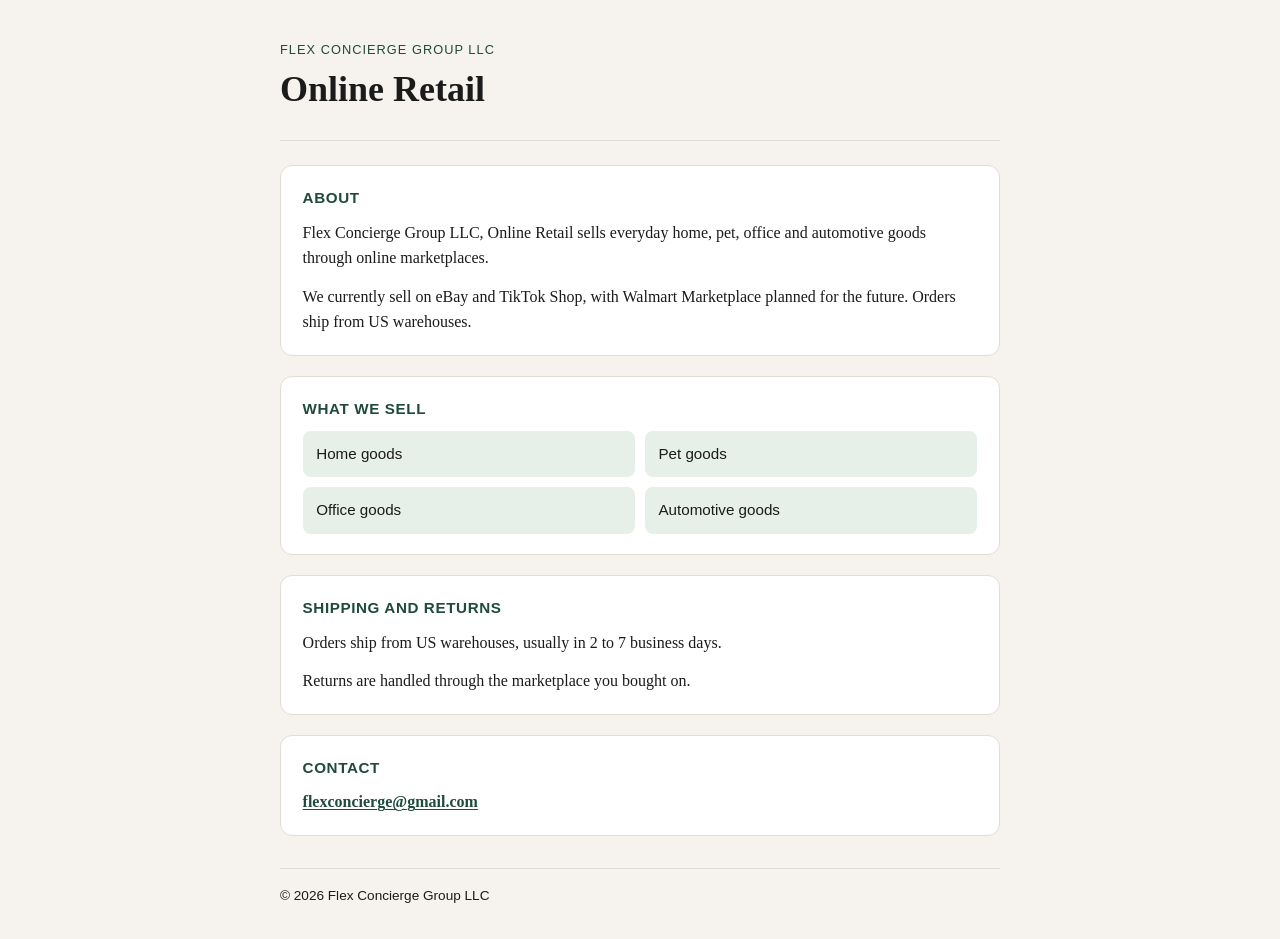
==== online-retail/index.html @ cecf2902 "Add Online Retail landing page at /online-retail" ====
<!DOCTYPE html>
<html lang="en">
<head>
  <meta charset="utf-8">
  <meta name="viewport" content="width=device-width, initial-scale=1">
  <meta name="description" content="Flex Concierge Group LLC, Online Retail sells everyday home, pet, office and automotive goods through online marketplaces, shipped from US warehouses.">
  <title>Flex Concierge Group LLC, Online Retail</title>
  <style>
    :root {
      --bg: #f6f3ee;
      --card: #ffffff;
      --ink: #1b1b1b;
      --muted: #4a4a4a;
      --line: #e2ddd4;
      --accent: #1f4a3c;
      --accent-soft: #e7efe9;
    }

    * {
      box-sizing: border-box;
    }

    html, body {
      margin: 0;
      padding: 0;
    }

    body {
      font-family: Georgia, "Times New Roman", Times, serif;
      background: var(--bg);
      color: var(--ink);
      line-height: 1.6;
    }

    .wrap {
      width: min(720px, calc(100% - 2rem));
      margin: 0 auto;
      padding: 2.5rem 0 2rem;
    }

    header {
      padding-bottom: 1.75rem;
      border-bottom: 1px solid var(--line);
    }

    .kicker {
      font-family: "Segoe UI", Roboto, Helvetica, Arial, sans-serif;
      font-size: 0.8rem;
      letter-spacing: 0.08em;
      text-transform: uppercase;
      color: var(--accent);
      margin: 0 0 0.5rem;
    }

    h1 {
      font-size: clamp(1.7rem, 4vw, 2.25rem);
      font-weight: 700;
      line-height: 1.2;
      margin: 0;
    }

    main {
      display: grid;
      gap: 1.25rem;
      padding: 1.5rem 0 2rem;
    }

    section {
      background: var(--card);
      border: 1px solid var(--line);
      border-radius: 12px;
      padding: 1.25rem 1.35rem;
    }

    h2 {
      font-family: "Segoe UI", Roboto, Helvetica, Arial, sans-serif;
      font-size: 0.95rem;
      letter-spacing: 0.04em;
      text-transform: uppercase;
      color: var(--accent);
      margin: 0 0 0.6rem;
    }

    p {
      margin: 0 0 0.8rem;
      color: var(--ink);
    }

    p:last-child {
      margin-bottom: 0;
    }

    ul {
      list-style: none;
      margin: 0;
      padding: 0;
      display: grid;
      grid-template-columns: repeat(2, minmax(0, 1fr));
      gap: 0.6rem;
    }

    li {
      background: var(--accent-soft);
      border-radius: 8px;
      padding: 0.7rem 0.85rem;
      font-family: "Segoe UI", Roboto, Helvetica, Arial, sans-serif;
      font-size: 0.95rem;
    }

    a {
      color: var(--accent);
      font-weight: 600;
      text-decoration-thickness: 1px;
      text-underline-offset: 0.15em;
    }

    a:hover,
    a:focus-visible {
      text-decoration-thickness: 2px;
    }

    footer {
      border-top: 1px solid var(--line);
      padding-top: 1rem;
      font-family: "Segoe UI", Roboto, Helvetica, Arial, sans-serif;
      font-size: 0.85rem;
      color: var(--muted);
    }

    @media (max-width: 520px) {
      .wrap {
        width: min(720px, calc(100% - 1.5rem));
        padding-top: 1.75rem;
      }

      ul {
        grid-template-columns: 1fr;
      }

      section {
        padding: 1.1rem 1rem;
      }
    }
  </style>
</head>
<body>
  <div class="wrap">
    <header>
      <p class="kicker">Flex Concierge Group LLC</p>
      <h1>Online Retail</h1>
    </header>

    <main>
      <section aria-labelledby="about">
        <h2 id="about">About</h2>
        <p>Flex Concierge Group LLC, Online Retail sells everyday home, pet, office and automotive goods through online marketplaces.</p>
        <p>We currently sell on eBay and TikTok Shop, with Walmart Marketplace planned for the future. Orders ship from US warehouses.</p>
      </section>

      <section aria-labelledby="sell">
        <h2 id="sell">What we sell</h2>
        <ul>
          <li>Home goods</li>
          <li>Pet goods</li>
          <li>Office goods</li>
          <li>Automotive goods</li>
        </ul>
      </section>

      <section aria-labelledby="shipping">
        <h2 id="shipping">Shipping and returns</h2>
        <p>Orders ship from US warehouses, usually in 2 to 7 business days.</p>
        <p>Returns are handled through the marketplace you bought on.</p>
      </section>

      <section aria-labelledby="contact">
        <h2 id="contact">Contact</h2>
        <p><a href="mailto:flexconcierge@gmail.com">flexconcierge@gmail.com</a></p>
      </section>
    </main>

    <footer>
      <p>&copy; 2026 Flex Concierge Group LLC</p>
    </footer>
  </div>
</body>
</html>
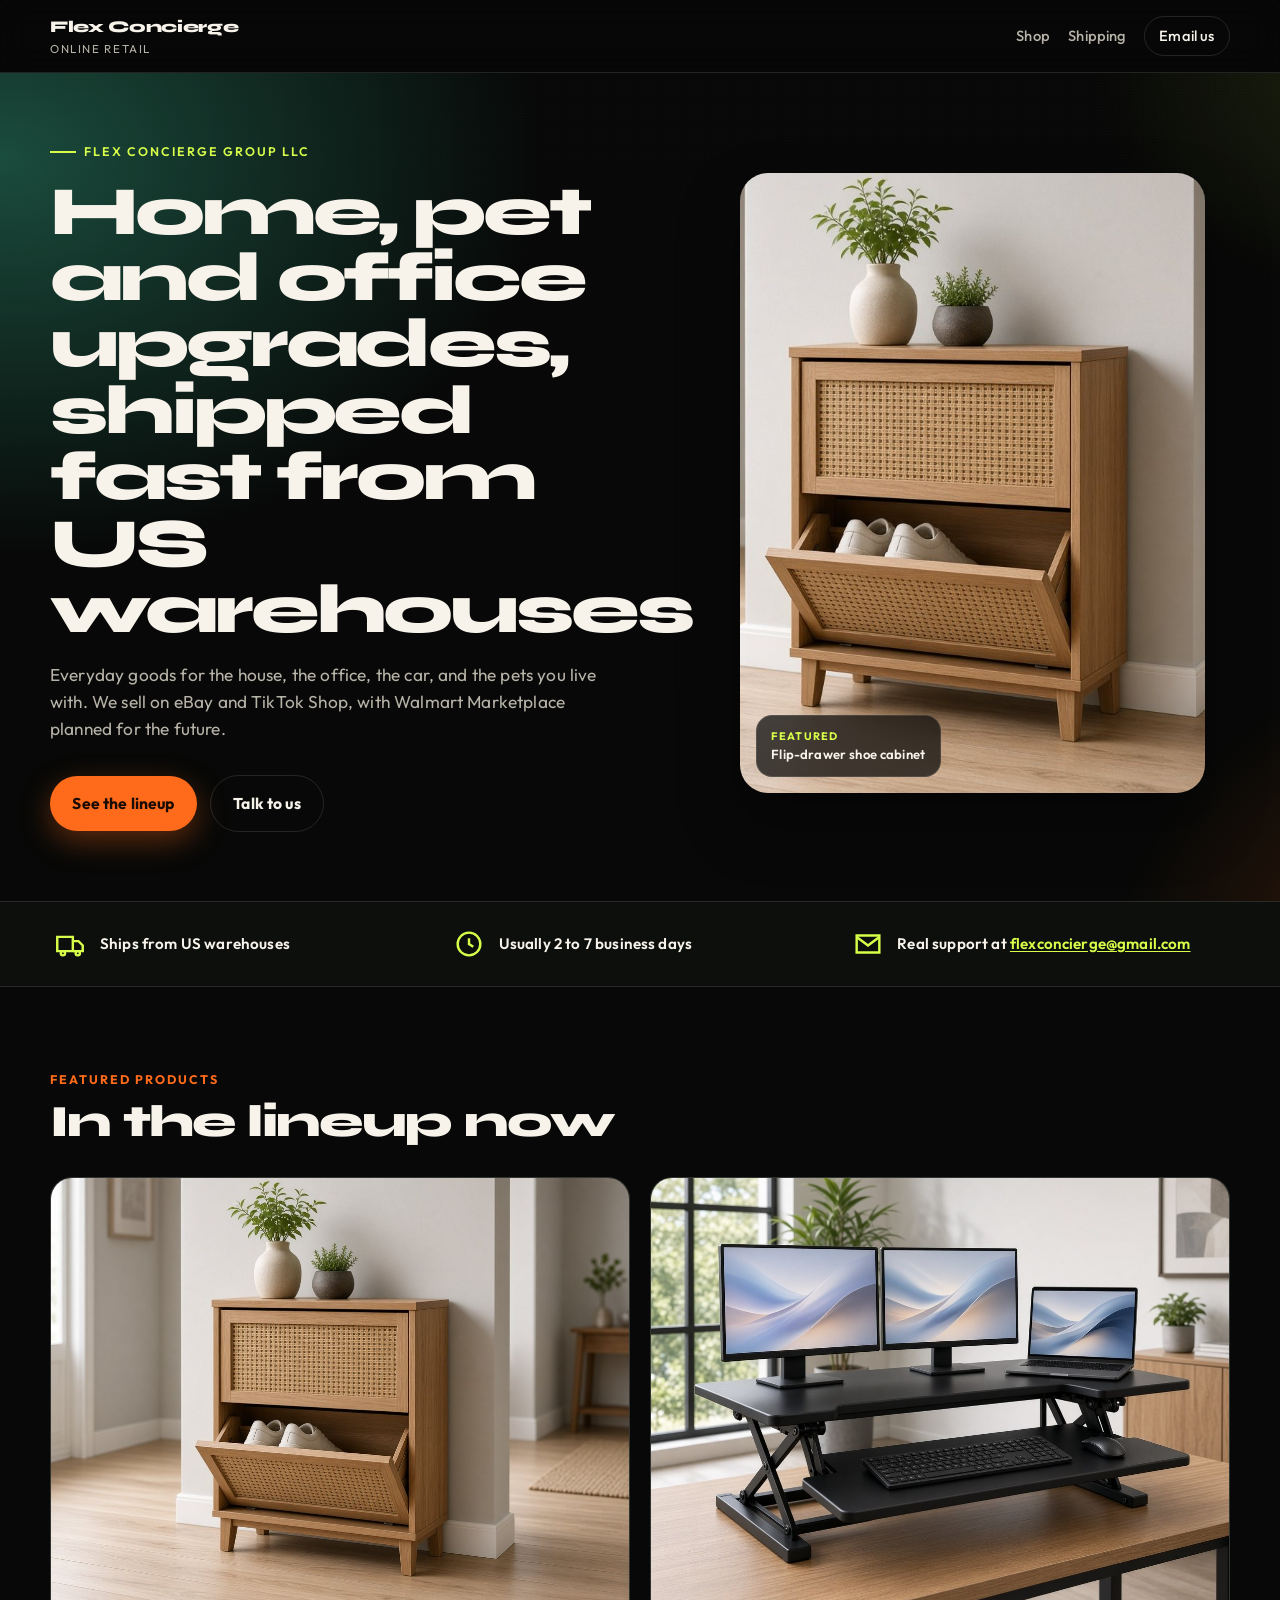
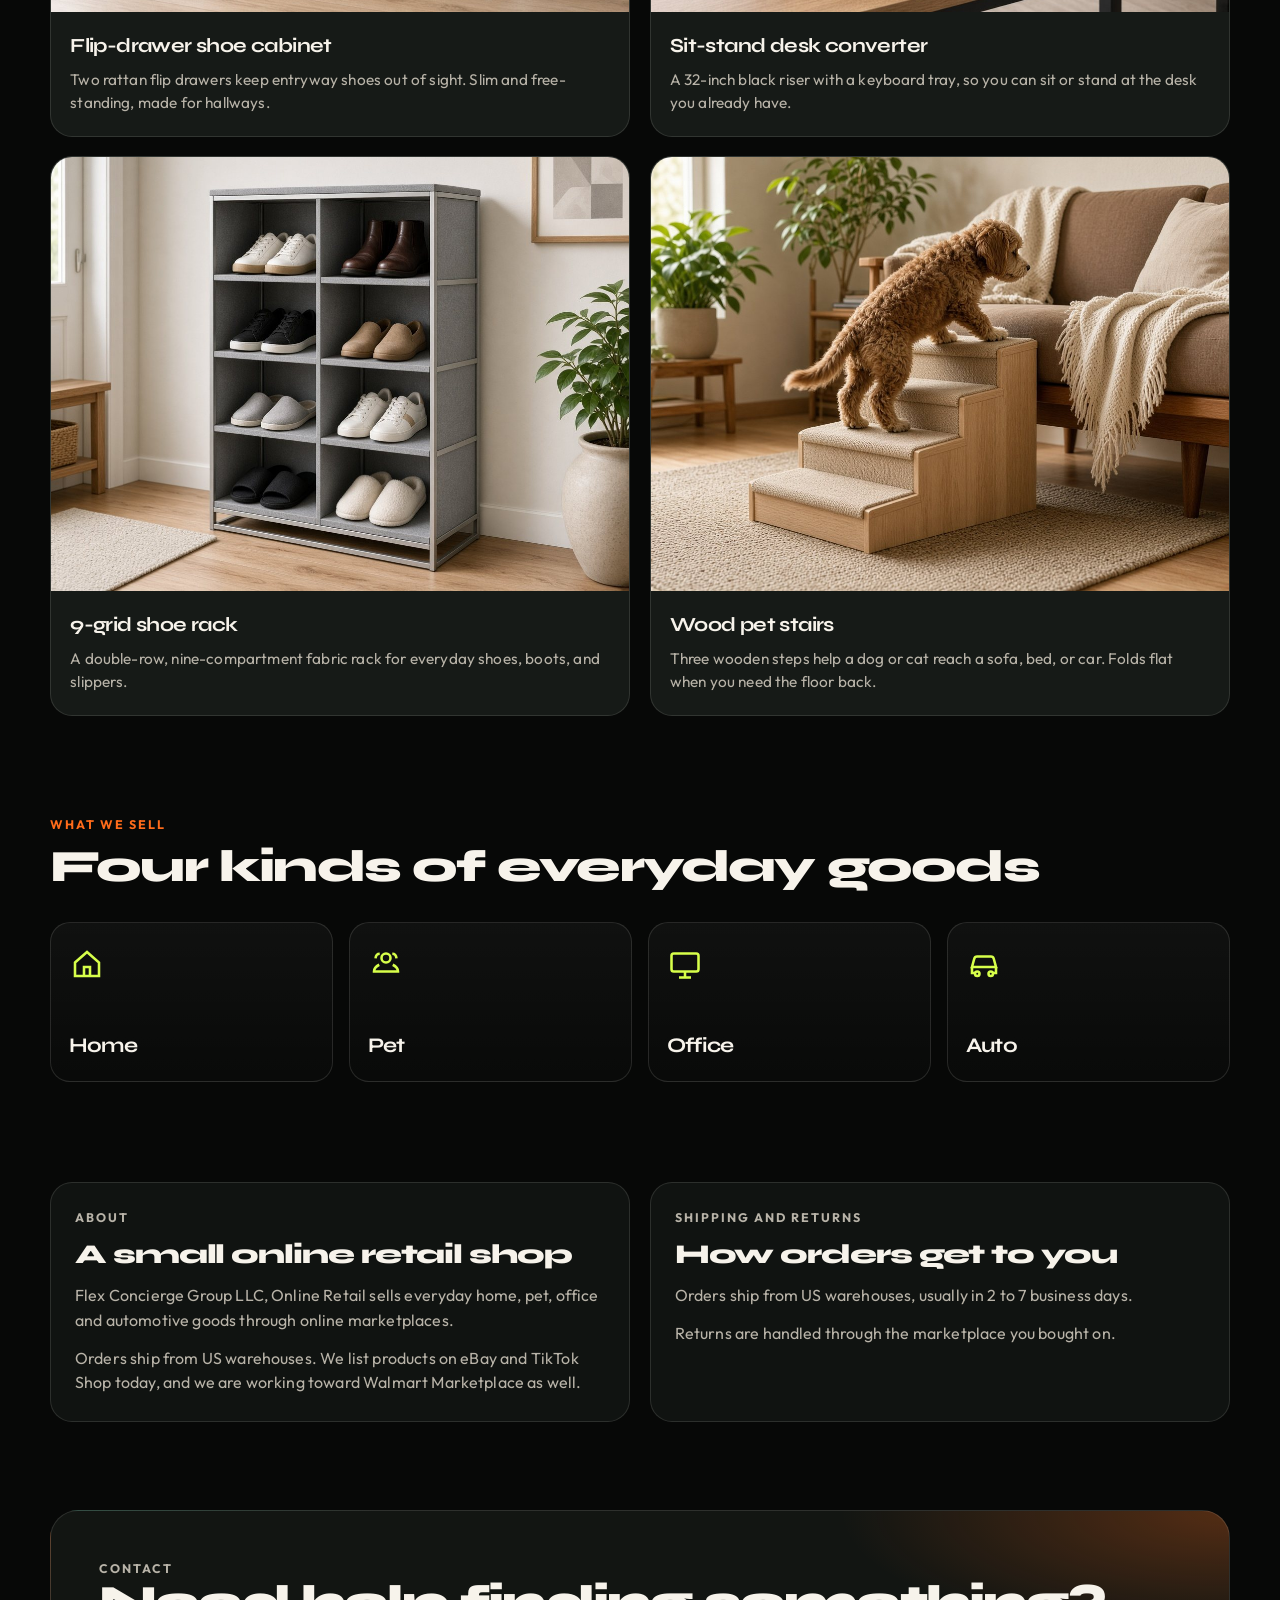
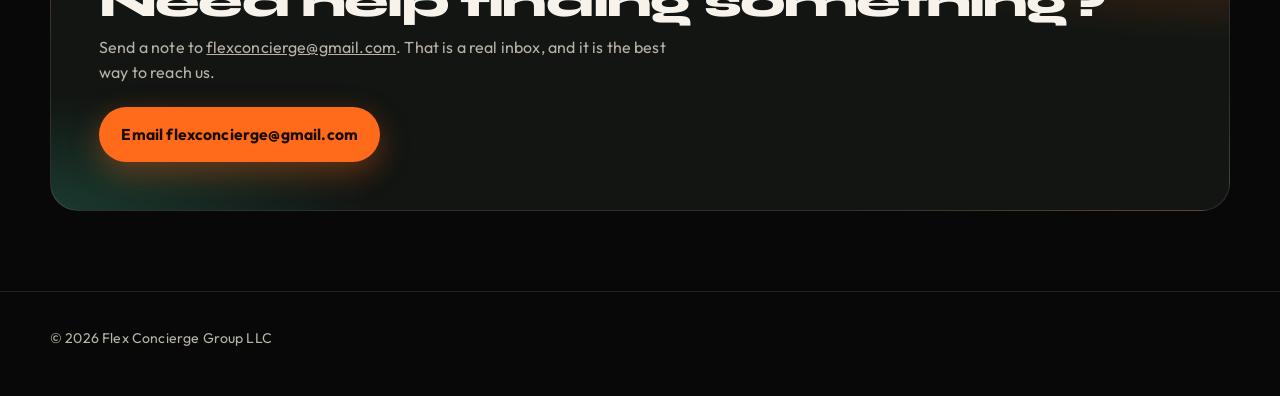
==== commit bd6445de: "Redesign Online Retail storefront with a bold DTC look and product photos" ====
--- a/online-retail/index.html
+++ b/online-retail/index.html
@@ -3,185 +3,692 @@
 <head>
   <meta charset="utf-8">
   <meta name="viewport" content="width=device-width, initial-scale=1">
-  <meta name="description" content="Flex Concierge Group LLC, Online Retail sells everyday home, pet, office and automotive goods through online marketplaces, shipped from US warehouses.">
+  <meta name="description" content="Flex Concierge Group LLC, Online Retail. Everyday home, pet, office and automotive goods, shipped from US warehouses.">
   <title>Flex Concierge Group LLC, Online Retail</title>
+  <link rel="preconnect" href="https://fonts.googleapis.com">
+  <link rel="preconnect" href="https://fonts.gstatic.com" crossorigin>
+  <link href="https://fonts.googleapis.com/css2?family=Outfit:wght@400;500;600;700&family=Syne:wght@700;800&display=swap" rel="stylesheet">
   <style>
     :root {
-      --bg: #f6f3ee;
-      --card: #ffffff;
-      --ink: #1b1b1b;
-      --muted: #4a4a4a;
-      --line: #e2ddd4;
-      --accent: #1f4a3c;
-      --accent-soft: #e7efe9;
-    }
-
-    * {
-      box-sizing: border-box;
-    }
-
-    html, body {
+      --bg: #070807;
+      --bg-soft: #101311;
+      --card: #161a17;
+      --ink: #f7f3eb;
+      --muted: #b8b3a8;
+      --line: rgba(247, 243, 235, 0.12);
+      --accent: #ff6b1a;
+      --accent-hover: #ff8643;
+      --lime: #d7ff4a;
+      --teal: #2d8f72;
+      --radius: 22px;
+      --shadow: 0 30px 60px rgba(0, 0, 0, 0.35);
+    }
+
+    * { box-sizing: border-box; }
+
+    html {
+      scroll-behavior: smooth;
+    }
+
+    body {
       margin: 0;
-      padding: 0;
-    }
-
-    body {
-      font-family: Georgia, "Times New Roman", Times, serif;
+      font-family: Outfit, "Segoe UI", sans-serif;
       background: var(--bg);
       color: var(--ink);
-      line-height: 1.6;
-    }
+      line-height: 1.55;
+      letter-spacing: 0.01em;
+    }
+
+    img { max-width: 100%; display: block; }
+
+    a { color: inherit; }
 
     .wrap {
-      width: min(720px, calc(100% - 2rem));
+      width: min(1180px, calc(100% - 2.4rem));
       margin: 0 auto;
-      padding: 2.5rem 0 2rem;
-    }
-
-    header {
-      padding-bottom: 1.75rem;
+    }
+
+    .nav {
+      position: sticky;
+      top: 0;
+      z-index: 20;
+      backdrop-filter: blur(16px);
+      background: rgba(7, 8, 7, 0.72);
       border-bottom: 1px solid var(--line);
     }
 
-    .kicker {
-      font-family: "Segoe UI", Roboto, Helvetica, Arial, sans-serif;
-      font-size: 0.8rem;
-      letter-spacing: 0.08em;
+    .nav-inner {
+      width: min(1180px, calc(100% - 2.4rem));
+      margin: 0 auto;
+      display: flex;
+      align-items: center;
+      justify-content: space-between;
+      gap: 1rem;
+      min-height: 72px;
+    }
+
+    .brand {
+      text-decoration: none;
+      display: flex;
+      flex-direction: column;
+      gap: 0.05rem;
+    }
+
+    .brand strong {
+      font-family: Syne, Outfit, sans-serif;
+      font-weight: 800;
+      font-size: 1.02rem;
+      letter-spacing: -0.02em;
+    }
+
+    .brand span {
+      font-size: 0.72rem;
+      color: var(--muted);
       text-transform: uppercase;
+      letter-spacing: 0.14em;
+    }
+
+    .nav-links {
+      display: flex;
+      align-items: center;
+      gap: 1.15rem;
+      font-size: 0.92rem;
+      font-weight: 500;
+    }
+
+    .nav-links a {
+      text-decoration: none;
+      color: var(--muted);
+      transition: color 0.2s ease;
+    }
+
+    .nav-links a:hover,
+    .nav-links a:focus-visible {
+      color: var(--ink);
+    }
+
+    .nav-links .ghost {
+      border: 1px solid var(--line);
+      border-radius: 999px;
+      padding: 0.45rem 0.9rem;
+      color: var(--ink);
+    }
+
+    .hero {
+      position: relative;
+      overflow: hidden;
+      isolation: isolate;
+      min-height: calc(100svh - 72px);
+      display: flex;
+      align-items: center;
+      padding: 3.5rem 0 4rem;
+    }
+
+    .hero::before {
+      content: "";
+      position: absolute;
+      inset: -20%;
+      z-index: -2;
+      background:
+        radial-gradient(42% 48% at 12% 18%, rgba(45, 143, 114, 0.5), transparent 60%),
+        radial-gradient(40% 45% at 88% 78%, rgba(255, 107, 26, 0.32), transparent 62%),
+        radial-gradient(28% 30% at 78% 12%, rgba(215, 255, 74, 0.12), transparent 55%),
+        #070807;
+      background-size: 120% 120%;
+      animation: drift 18s ease-in-out infinite alternate;
+    }
+
+    .hero::after {
+      content: "";
+      position: absolute;
+      inset: 0;
+      z-index: -1;
+      pointer-events: none;
+      background-image: radial-gradient(rgba(255, 255, 255, 0.05) 0.6px, transparent 0.6px);
+      background-size: 3px 3px;
+      opacity: 0.35;
+      mask-image: linear-gradient(180deg, #000, transparent 92%);
+    }
+
+    @keyframes drift {
+      from { transform: translate3d(0, 0, 0) scale(1); }
+      to { transform: translate3d(-3%, 2%, 0) scale(1.06); }
+    }
+
+    .hero-grid {
+      display: grid;
+      grid-template-columns: 1.05fr 0.95fr;
+      gap: 3rem;
+      align-items: center;
+    }
+
+    .eyebrow {
+      display: inline-flex;
+      align-items: center;
+      gap: 0.55rem;
+      margin: 0 0 1.1rem;
+      color: var(--lime);
+      font-size: 0.78rem;
+      font-weight: 600;
+      letter-spacing: 0.16em;
+      text-transform: uppercase;
+    }
+
+    .eyebrow::before {
+      content: "";
+      width: 1.6rem;
+      height: 2px;
+      background: var(--lime);
+    }
+
+    h1 {
+      font-family: Syne, Outfit, sans-serif;
+      font-weight: 800;
+      font-size: clamp(2.35rem, 5.4vw, 4.7rem);
+      line-height: 0.96;
+      letter-spacing: -0.045em;
+      margin: 0 0 1.2rem;
+    }
+
+    .lede {
+      max-width: 36rem;
+      color: var(--muted);
+      font-size: 1.08rem;
+      margin: 0 0 2rem;
+    }
+
+    .cta-row {
+      display: flex;
+      flex-wrap: wrap;
+      gap: 0.8rem;
+      align-items: center;
+    }
+
+    .btn {
+      display: inline-flex;
+      align-items: center;
+      justify-content: center;
+      gap: 0.5rem;
+      text-decoration: none;
+      border-radius: 999px;
+      padding: 0.95rem 1.4rem;
+      font-weight: 700;
+      font-size: 0.98rem;
+      transition: transform 0.2s ease, background 0.2s ease, box-shadow 0.2s ease, color 0.2s ease;
+    }
+
+    .btn-primary {
+      background: var(--accent);
+      color: #1a0b03;
+      box-shadow: 0 10px 30px rgba(255, 107, 26, 0.35);
+    }
+
+    .btn-primary:hover,
+    .btn-primary:focus-visible {
+      background: var(--accent-hover);
+      transform: translateY(-2px);
+      box-shadow: 0 16px 36px rgba(255, 107, 26, 0.45);
+    }
+
+    .btn-secondary {
+      background: transparent;
+      color: var(--ink);
+      border: 1px solid var(--line);
+    }
+
+    .btn-secondary:hover,
+    .btn-secondary:focus-visible {
+      border-color: var(--ink);
+      transform: translateY(-2px);
+    }
+
+    .hero-art {
+      position: relative;
+    }
+
+    .hero-art img {
+      width: 100%;
+      height: min(620px, 70vh);
+      object-fit: cover;
+      border-radius: 28px;
+      box-shadow: var(--shadow);
+      animation: floaty 7s ease-in-out infinite;
+    }
+
+    .pill {
+      position: absolute;
+      left: 1rem;
+      bottom: 1rem;
+      padding: 0.7rem 0.9rem;
+      border-radius: 16px;
+      background: rgba(7, 8, 7, 0.72);
+      backdrop-filter: blur(12px);
+      border: 1px solid var(--line);
+      font-size: 0.82rem;
+      font-weight: 600;
+    }
+
+    .pill b {
+      display: block;
+      color: var(--lime);
+      font-size: 0.68rem;
+      letter-spacing: 0.12em;
+      text-transform: uppercase;
+    }
+
+    @keyframes floaty {
+      0%, 100% { transform: translateY(0); }
+      50% { transform: translateY(-10px); }
+    }
+
+    .trust {
+      border-top: 1px solid var(--line);
+      border-bottom: 1px solid var(--line);
+      background: rgba(16, 19, 17, 0.7);
+    }
+
+    .trust-grid {
+      display: grid;
+      grid-template-columns: repeat(3, 1fr);
+      gap: 1rem;
+      padding: 1.15rem 0;
+    }
+
+    .trust-item {
+      display: flex;
+      align-items: center;
+      gap: 0.8rem;
+      padding: 0.4rem 0.2rem;
+      font-weight: 600;
+      font-size: 0.95rem;
+    }
+
+    .trust-item svg {
+      flex: 0 0 auto;
+      width: 34px;
+      height: 34px;
+      color: var(--lime);
+    }
+
+    .trust-item a {
+      color: var(--lime);
+      text-underline-offset: 0.15em;
+    }
+
+    section.block {
+      padding: 5.2rem 0 1rem;
+    }
+
+    .section-kicker {
       color: var(--accent);
-      margin: 0 0 0.5rem;
-    }
-
-    h1 {
-      font-size: clamp(1.7rem, 4vw, 2.25rem);
+      font-size: 0.78rem;
       font-weight: 700;
-      line-height: 1.2;
-      margin: 0;
-    }
-
-    main {
+      letter-spacing: 0.16em;
+      text-transform: uppercase;
+      margin: 0 0 0.55rem;
+    }
+
+    h2 {
+      font-family: Syne, Outfit, sans-serif;
+      font-weight: 800;
+      font-size: clamp(1.8rem, 3.5vw, 3rem);
+      letter-spacing: -0.04em;
+      line-height: 1.05;
+      margin: 0 0 2rem;
+    }
+
+    .products {
       display: grid;
-      gap: 1.25rem;
-      padding: 1.5rem 0 2rem;
-    }
-
-    section {
+      grid-template-columns: repeat(2, minmax(0, 1fr));
+      gap: 1.2rem;
+    }
+
+    .card {
       background: var(--card);
       border: 1px solid var(--line);
-      border-radius: 12px;
-      padding: 1.25rem 1.35rem;
-    }
-
-    h2 {
-      font-family: "Segoe UI", Roboto, Helvetica, Arial, sans-serif;
-      font-size: 0.95rem;
-      letter-spacing: 0.04em;
-      text-transform: uppercase;
-      color: var(--accent);
-      margin: 0 0 0.6rem;
-    }
-
-    p {
-      margin: 0 0 0.8rem;
-      color: var(--ink);
-    }
-
-    p:last-child {
-      margin-bottom: 0;
-    }
-
-    ul {
-      list-style: none;
+      border-radius: var(--radius);
+      overflow: hidden;
+      text-decoration: none;
+      color: inherit;
+      display: flex;
+      flex-direction: column;
+      transition: transform 0.25s ease, border-color 0.25s ease, box-shadow 0.25s ease;
+    }
+
+    .card:hover,
+    .card:focus-visible {
+      transform: translateY(-6px);
+      border-color: rgba(255, 107, 26, 0.45);
+      box-shadow: var(--shadow);
+    }
+
+    .card-media {
+      overflow: hidden;
+      aspect-ratio: 4 / 3;
+      background: #0c0e0c;
+    }
+
+    .card-media img {
+      width: 100%;
+      height: 100%;
+      object-fit: cover;
+      transition: transform 0.55s ease;
+    }
+
+    .card:hover img,
+    .card:focus-visible img {
+      transform: scale(1.06);
+    }
+
+    .card-body {
+      padding: 1.15rem 1.2rem 1.3rem;
+      display: flex;
+      flex-direction: column;
+      gap: 0.4rem;
+      flex: 1;
+    }
+
+    .card-body h3 {
+      font-family: Syne, Outfit, sans-serif;
+      font-size: 1.25rem;
+      letter-spacing: -0.03em;
       margin: 0;
-      padding: 0;
+    }
+
+    .card-body p {
+      margin: 0;
+      color: var(--muted);
+      font-size: 0.96rem;
+    }
+
+    .cats {
       display: grid;
-      grid-template-columns: repeat(2, minmax(0, 1fr));
-      gap: 0.6rem;
-    }
-
-    li {
-      background: var(--accent-soft);
-      border-radius: 8px;
-      padding: 0.7rem 0.85rem;
-      font-family: "Segoe UI", Roboto, Helvetica, Arial, sans-serif;
-      font-size: 0.95rem;
-    }
-
-    a {
-      color: var(--accent);
-      font-weight: 600;
-      text-decoration-thickness: 1px;
-      text-underline-offset: 0.15em;
-    }
-
-    a:hover,
-    a:focus-visible {
-      text-decoration-thickness: 2px;
-    }
+      grid-template-columns: repeat(4, minmax(0, 1fr));
+      gap: 1rem;
+    }
+
+    .cat {
+      background: linear-gradient(180deg, rgba(255,255,255,0.04), rgba(255,255,255,0.01));
+      border: 1px solid var(--line);
+      border-radius: 20px;
+      padding: 1.4rem 1.1rem 1.2rem;
+      min-height: 160px;
+      display: flex;
+      flex-direction: column;
+      justify-content: space-between;
+      transition: transform 0.2s ease, border-color 0.2s ease, background 0.2s ease;
+    }
+
+    .cat:hover {
+      transform: translateY(-4px);
+      border-color: rgba(215, 255, 74, 0.4);
+      background: rgba(215, 255, 74, 0.05);
+    }
+
+    .cat svg {
+      width: 36px;
+      height: 36px;
+      color: var(--lime);
+    }
+
+    .cat strong {
+      font-family: Syne, Outfit, sans-serif;
+      font-size: 1.3rem;
+      letter-spacing: -0.03em;
+    }
+
+    .split {
+      display: grid;
+      grid-template-columns: 1fr 1fr;
+      gap: 1.2rem;
+    }
+
+    .panel {
+      background: var(--bg-soft);
+      border: 1px solid var(--line);
+      border-radius: var(--radius);
+      padding: 1.6rem 1.5rem;
+    }
+
+    .panel p { margin: 0 0 0.8rem; color: var(--muted); }
+    .panel p:last-child { margin-bottom: 0; }
+    .panel h2 { margin-bottom: 0.9rem; font-size: 1.7rem; }
+
+    .contact {
+      padding: 4.5rem 0 5rem;
+    }
+
+    .contact-box {
+      border-radius: 28px;
+      padding: clamp(1.8rem, 4vw, 3rem);
+      background:
+        radial-gradient(60% 80% at 100% 0%, rgba(255, 107, 26, 0.28), transparent 55%),
+        radial-gradient(50% 70% at 0% 100%, rgba(45, 143, 114, 0.3), transparent 55%),
+        #121512;
+      border: 1px solid var(--line);
+      display: flex;
+      flex-wrap: wrap;
+      align-items: flex-end;
+      justify-content: space-between;
+      gap: 1.4rem;
+    }
+
+    .contact-box h2 { margin-bottom: 0.6rem; }
+    .contact-box p { margin: 0; color: var(--muted); max-width: 36rem; }
 
     footer {
       border-top: 1px solid var(--line);
-      padding-top: 1rem;
-      font-family: "Segoe UI", Roboto, Helvetica, Arial, sans-serif;
-      font-size: 0.85rem;
+      padding: 1.4rem 0 2rem;
       color: var(--muted);
-    }
-
-    @media (max-width: 520px) {
-      .wrap {
-        width: min(720px, calc(100% - 1.5rem));
-        padding-top: 1.75rem;
-      }
-
-      ul {
+      font-size: 0.88rem;
+    }
+
+    @media (max-width: 860px) {
+      .hero-grid,
+      .products,
+      .split,
+      .cats,
+      .trust-grid {
         grid-template-columns: 1fr;
       }
 
-      section {
-        padding: 1.1rem 1rem;
+      .cats {
+        grid-template-columns: 1fr 1fr;
+      }
+
+      .hero {
+        min-height: auto;
+        padding: 2.2rem 0 3rem;
+      }
+
+      .hero-art img {
+        height: 320px;
+        animation: none;
+      }
+
+      h1 { font-size: clamp(2.1rem, 11vw, 3.2rem); }
+
+      .nav-links a:not(.ghost) { display: none; }
+
+      .trust-item { font-size: 0.9rem; }
+    }
+
+    @media (max-width: 520px) {
+      .wrap, .nav-inner { width: min(1180px, calc(100% - 1.4rem)); }
+      .cats { grid-template-columns: 1fr; }
+      .hero-art img { height: 250px; }
+    }
+
+    @media (prefers-reduced-motion: reduce) {
+      html { scroll-behavior: auto; }
+      .hero::before,
+      .hero-art img,
+      .card,
+      .card-media img,
+      .cat,
+      .btn {
+        animation: none !important;
+        transition: none !important;
       }
     }
   </style>
 </head>
 <body>
-  <div class="wrap">
-    <header>
-      <p class="kicker">Flex Concierge Group LLC</p>
-      <h1>Online Retail</h1>
-    </header>
-
-    <main>
-      <section aria-labelledby="about">
-        <h2 id="about">About</h2>
-        <p>Flex Concierge Group LLC, Online Retail sells everyday home, pet, office and automotive goods through online marketplaces.</p>
-        <p>We currently sell on eBay and TikTok Shop, with Walmart Marketplace planned for the future. Orders ship from US warehouses.</p>
-      </section>
-
-      <section aria-labelledby="sell">
-        <h2 id="sell">What we sell</h2>
-        <ul>
-          <li>Home goods</li>
-          <li>Pet goods</li>
-          <li>Office goods</li>
-          <li>Automotive goods</li>
-        </ul>
-      </section>
-
-      <section aria-labelledby="shipping">
-        <h2 id="shipping">Shipping and returns</h2>
-        <p>Orders ship from US warehouses, usually in 2 to 7 business days.</p>
-        <p>Returns are handled through the marketplace you bought on.</p>
-      </section>
-
-      <section aria-labelledby="contact">
-        <h2 id="contact">Contact</h2>
-        <p><a href="mailto:flexconcierge@gmail.com">flexconcierge@gmail.com</a></p>
-      </section>
-    </main>
-
-    <footer>
+  <header class="nav">
+    <div class="nav-inner">
+      <a class="brand" href="#top">
+        <strong>Flex Concierge</strong>
+        <span>Online Retail</span>
+      </a>
+      <nav class="nav-links" aria-label="Page">
+        <a href="#products">Shop</a>
+        <a href="#shipping">Shipping</a>
+        <a class="ghost" href="mailto:flexconcierge@gmail.com">Email us</a>
+      </nav>
+    </div>
+  </header>
+
+  <main id="top">
+    <section class="hero">
+      <div class="wrap hero-grid">
+        <div>
+          <p class="eyebrow">Flex Concierge Group LLC</p>
+          <h1>Home, pet and office upgrades, shipped fast from US warehouses</h1>
+          <p class="lede">Everyday goods for the house, the office, the car, and the pets you live with. We sell on eBay and TikTok Shop, with Walmart Marketplace planned for the future.</p>
+          <div class="cta-row">
+            <a class="btn btn-primary" href="#products">See the lineup</a>
+            <a class="btn btn-secondary" href="mailto:flexconcierge@gmail.com">Talk to us</a>
+          </div>
+        </div>
+        <div class="hero-art">
+          <img src="[data-uri]" alt="Light wood shoe cabinet with two rattan flip drawers in a bright entryway, the lower drawer open with a pair of white sneakers inside.">
+          <div class="pill"><b>Featured</b> Flip-drawer shoe cabinet</div>
+        </div>
+      </div>
+    </section>
+
+    <div class="trust">
+      <div class="wrap trust-grid">
+        <div class="trust-item">
+          <svg viewBox="0 0 24 24" fill="none" stroke="currentColor" stroke-width="1.7" aria-hidden="true"><path d="M3 7h11v10H3z"/><path d="M14 10h4l3 3v4h-7"/><circle cx="7" cy="18.5" r="1.5"/><circle cx="17.5" cy="18.5" r="1.5"/></svg>
+          <span>Ships from US warehouses</span>
+        </div>
+        <div class="trust-item">
+          <svg viewBox="0 0 24 24" fill="none" stroke="currentColor" stroke-width="1.7" aria-hidden="true"><circle cx="12" cy="12" r="8"/><path d="M12 8v4l3 2"/></svg>
+          <span>Usually 2 to 7 business days</span>
+        </div>
+        <div class="trust-item">
+          <svg viewBox="0 0 24 24" fill="none" stroke="currentColor" stroke-width="1.7" aria-hidden="true"><path d="M4 6h16v12H4z"/><path d="m4 7 8 6 8-6"/></svg>
+          <span>Real support at <a href="mailto:flexconcierge@gmail.com">flexconcierge@gmail.com</a></span>
+        </div>
+      </div>
+    </div>
+
+    <section class="block" id="products">
+      <div class="wrap">
+        <p class="section-kicker">Featured products</p>
+        <h2>In the lineup now</h2>
+        <div class="products">
+          <a class="card" href="mailto:flexconcierge@gmail.com?subject=Flip-drawer%20shoe%20cabinet">
+            <div class="card-media">
+              <img src="[data-uri]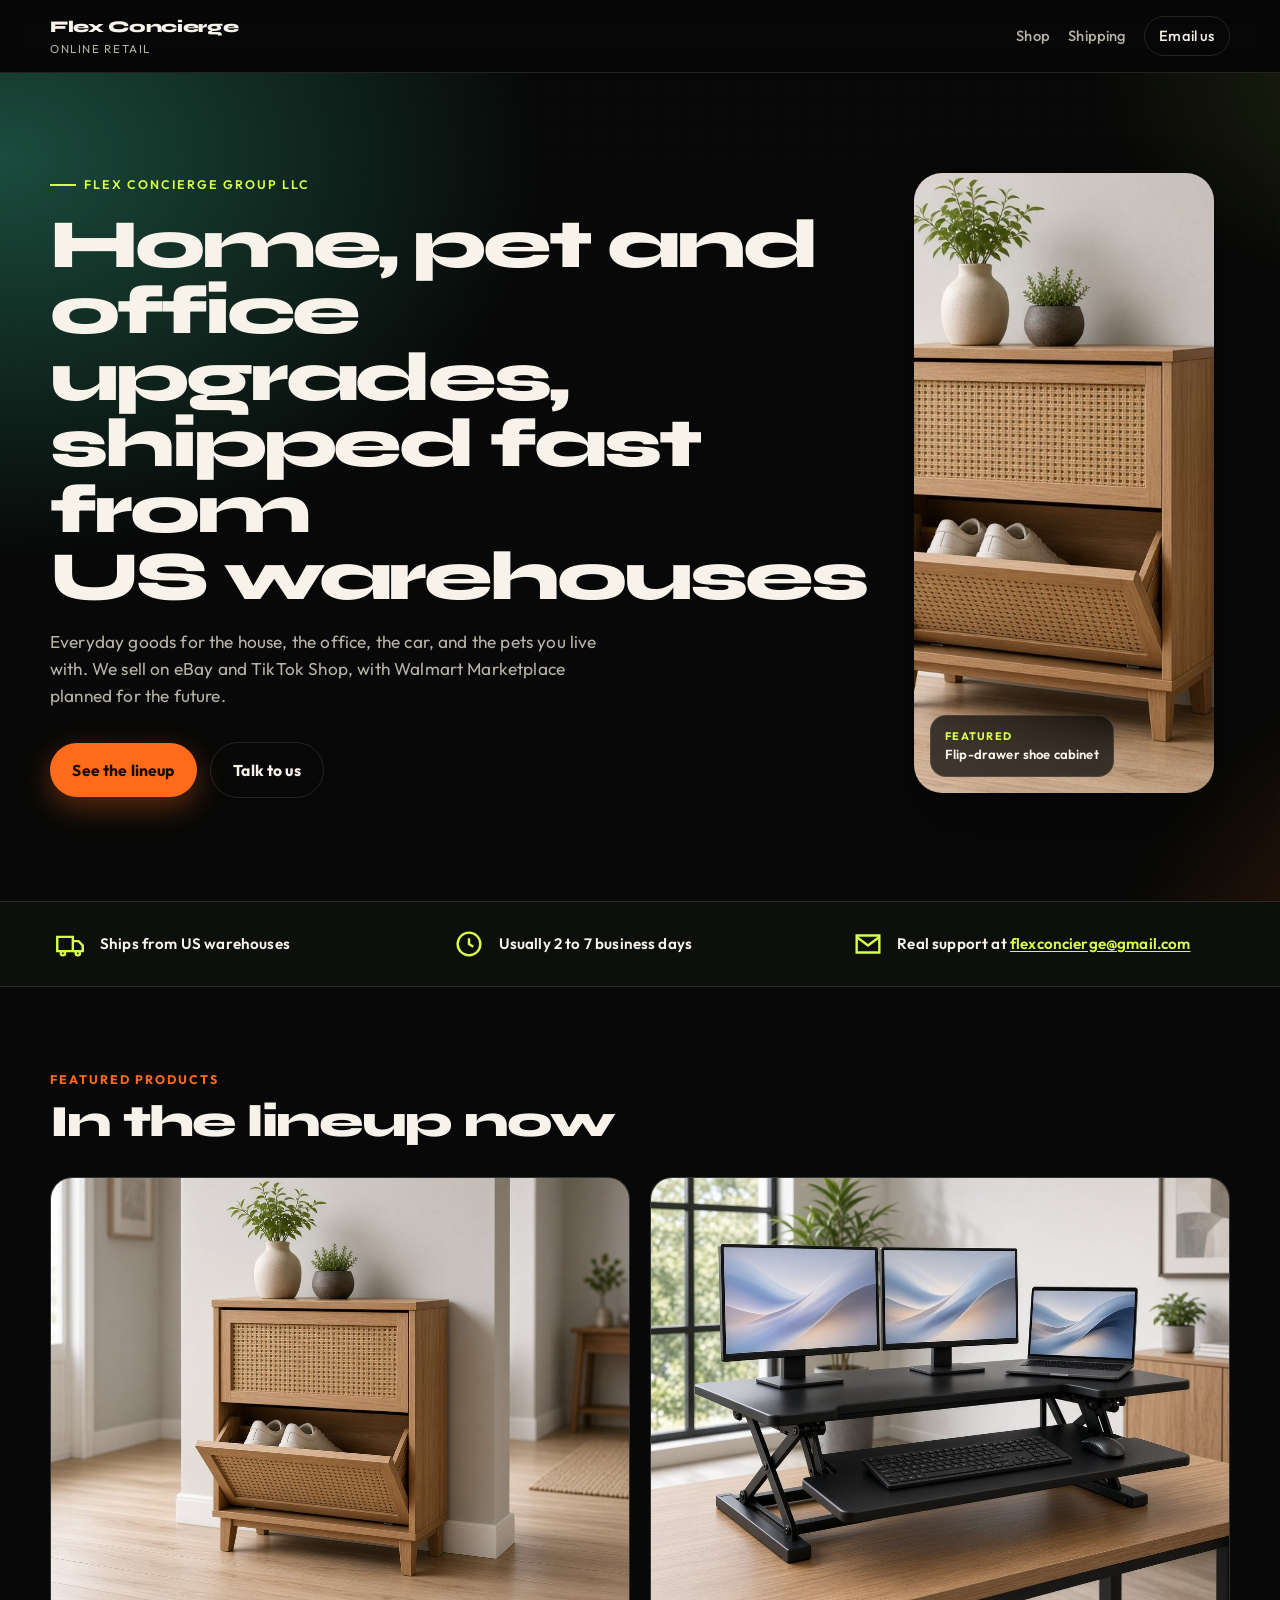
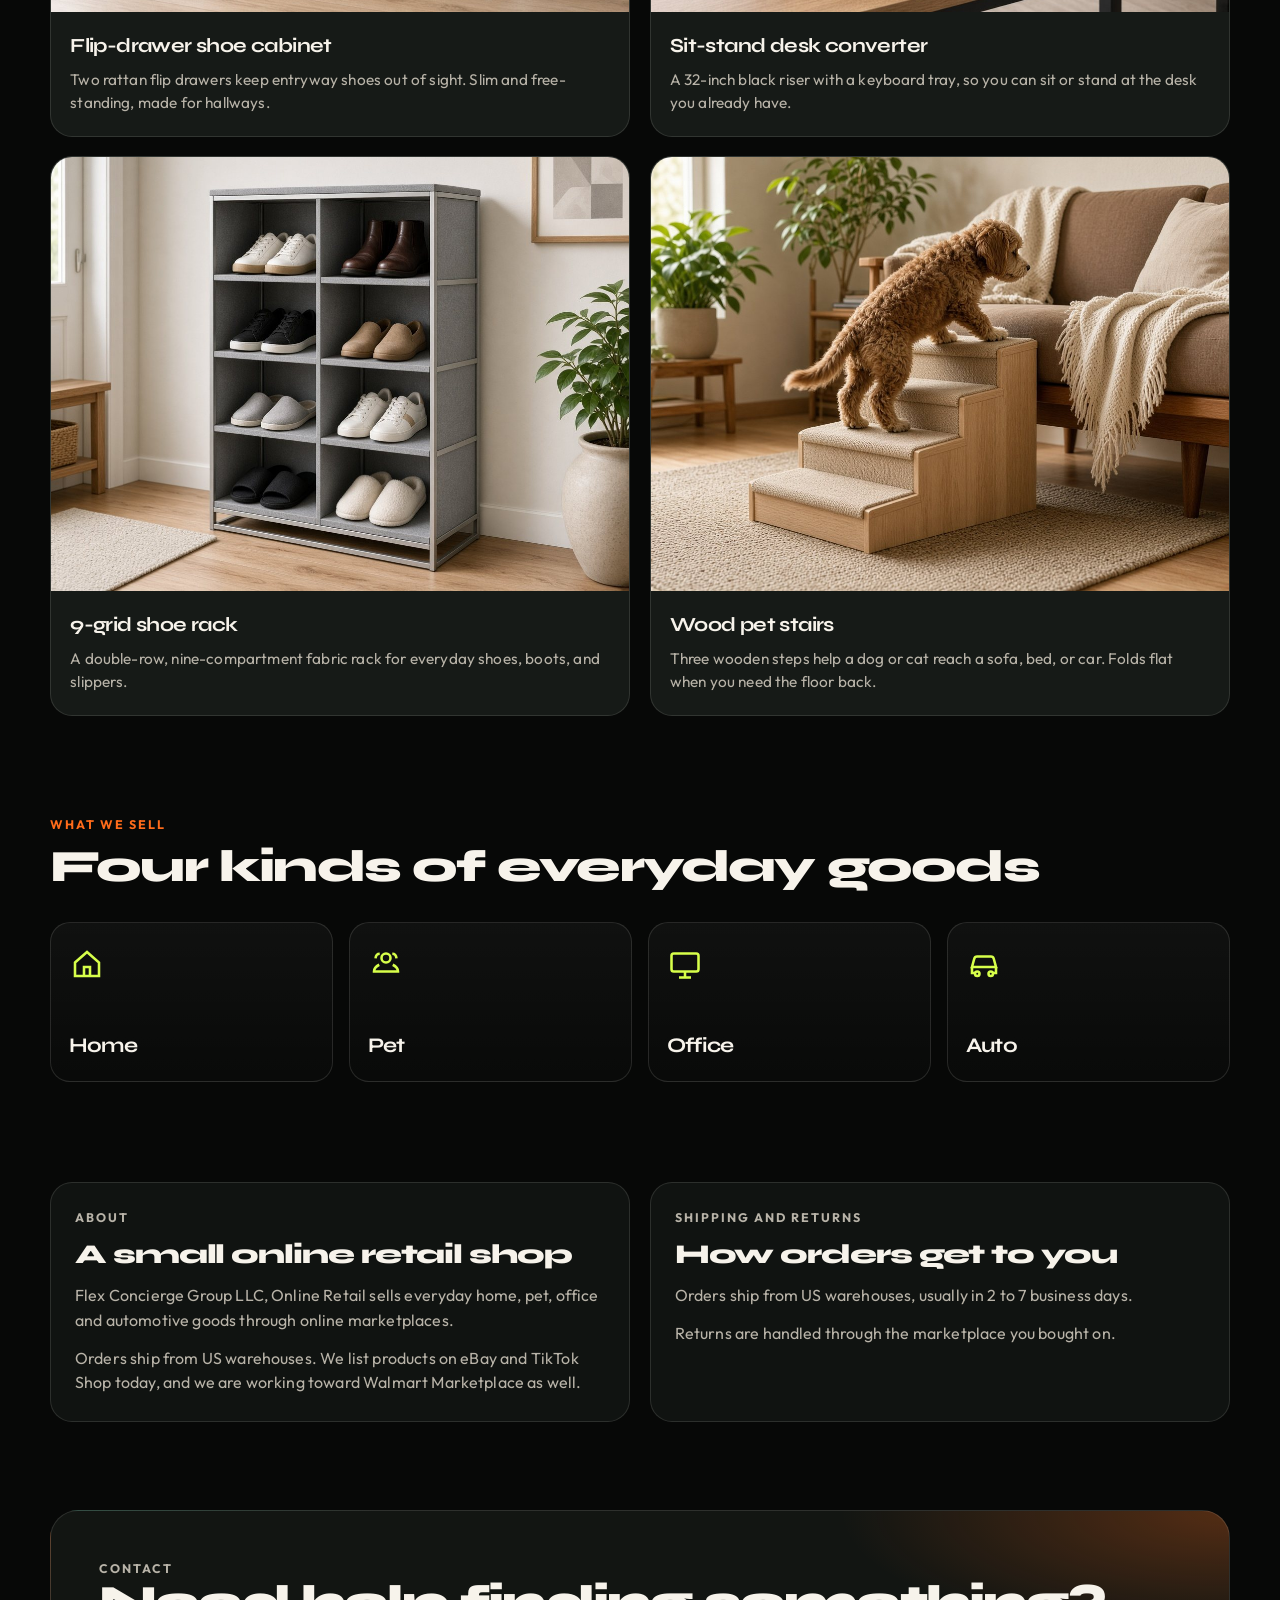
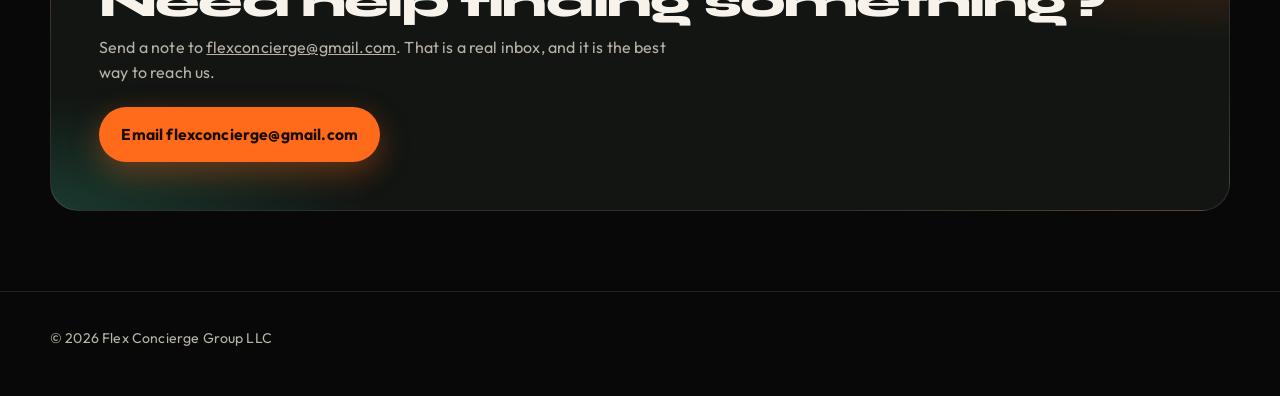
==== commit c3782c31: "Keep US warehouses together on one line in the hero headline" ====
--- a/online-retail/index.html
+++ b/online-retail/index.html
@@ -181,6 +181,7 @@
       background: var(--lime);
     }
 
+    .nowrap { white-space: nowrap; }
     h1 {
       font-family: Syne, Outfit, sans-serif;
       font-weight: 800;
@@ -553,7 +554,7 @@
       <div class="wrap hero-grid">
         <div>
           <p class="eyebrow">Flex Concierge Group LLC</p>
-          <h1>Home, pet and office upgrades, shipped fast from US warehouses</h1>
+          <h1>Home, pet and office upgrades, shipped fast from <span class="nowrap">US warehouses</span></h1>
           <p class="lede">Everyday goods for the house, the office, the car, and the pets you live with. We sell on eBay and TikTok Shop, with Walmart Marketplace planned for the future.</p>
           <div class="cta-row">
             <a class="btn btn-primary" href="#products">See the lineup</a>
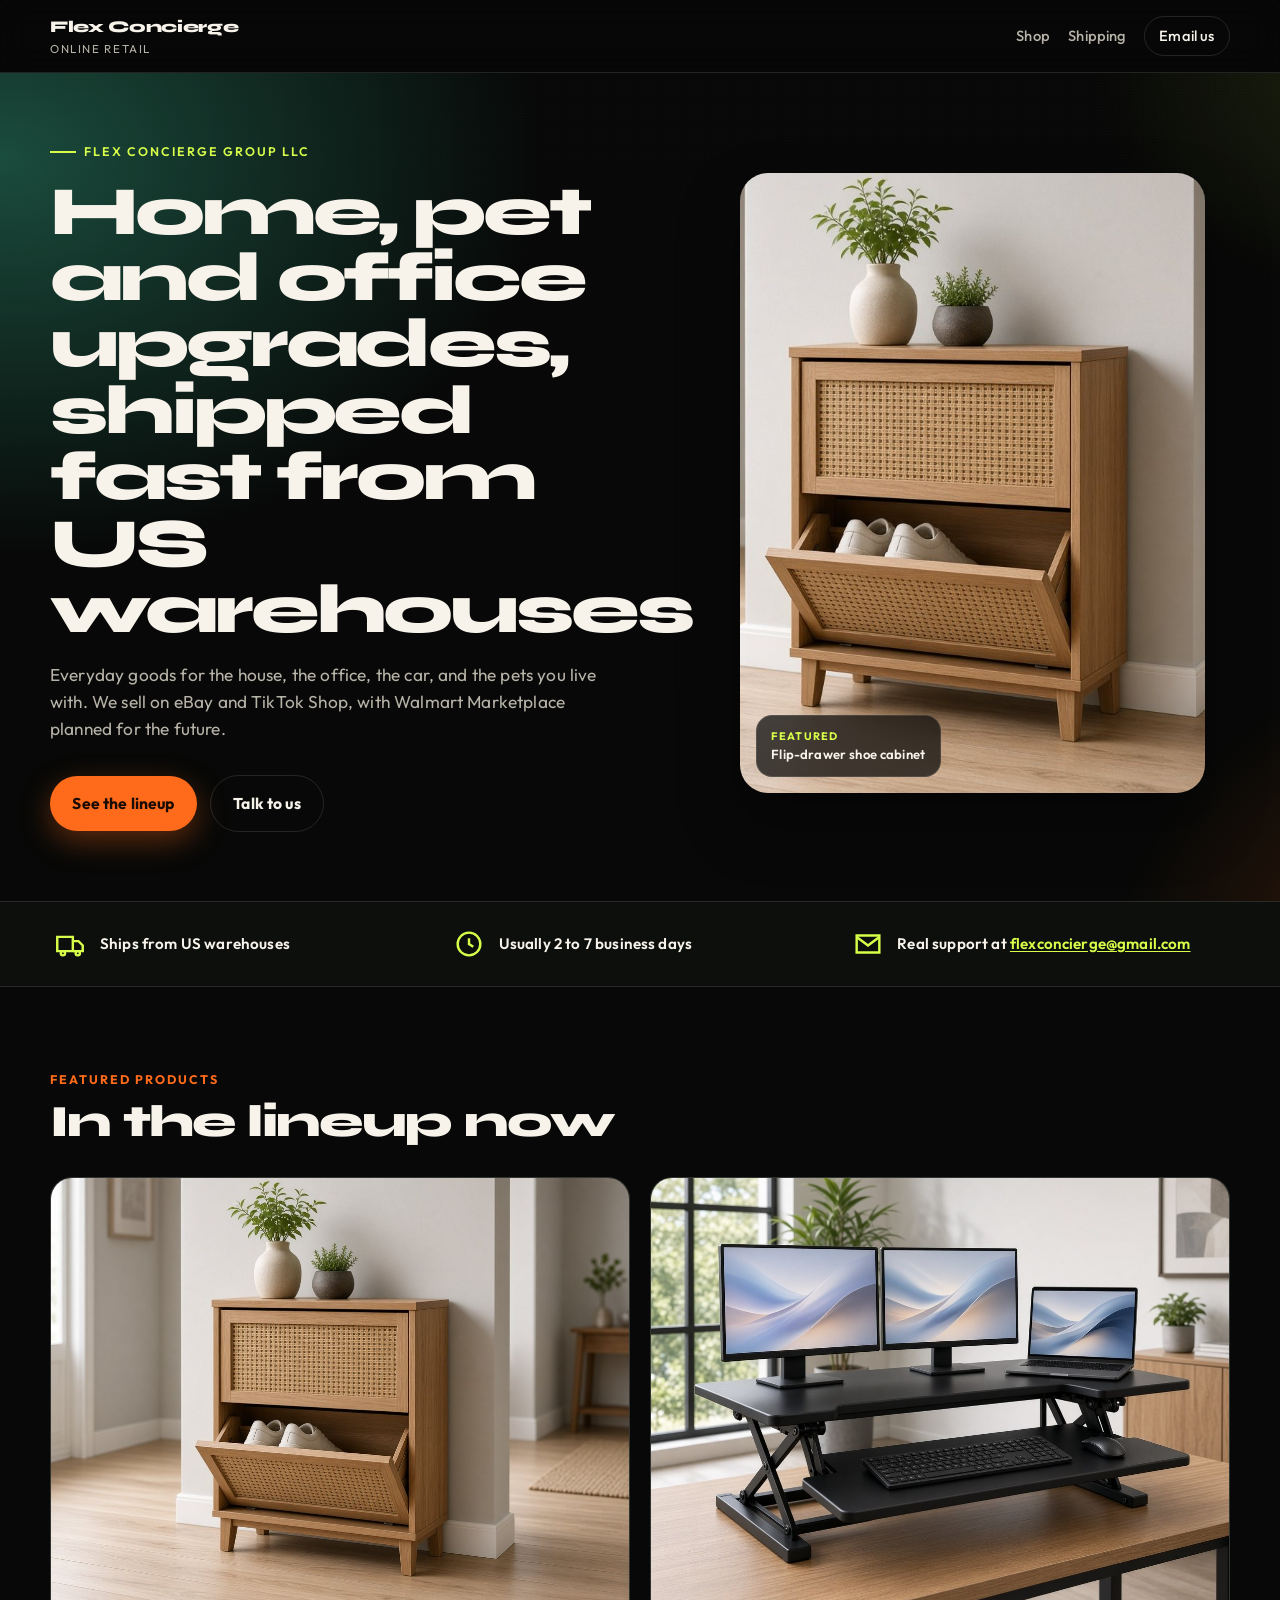
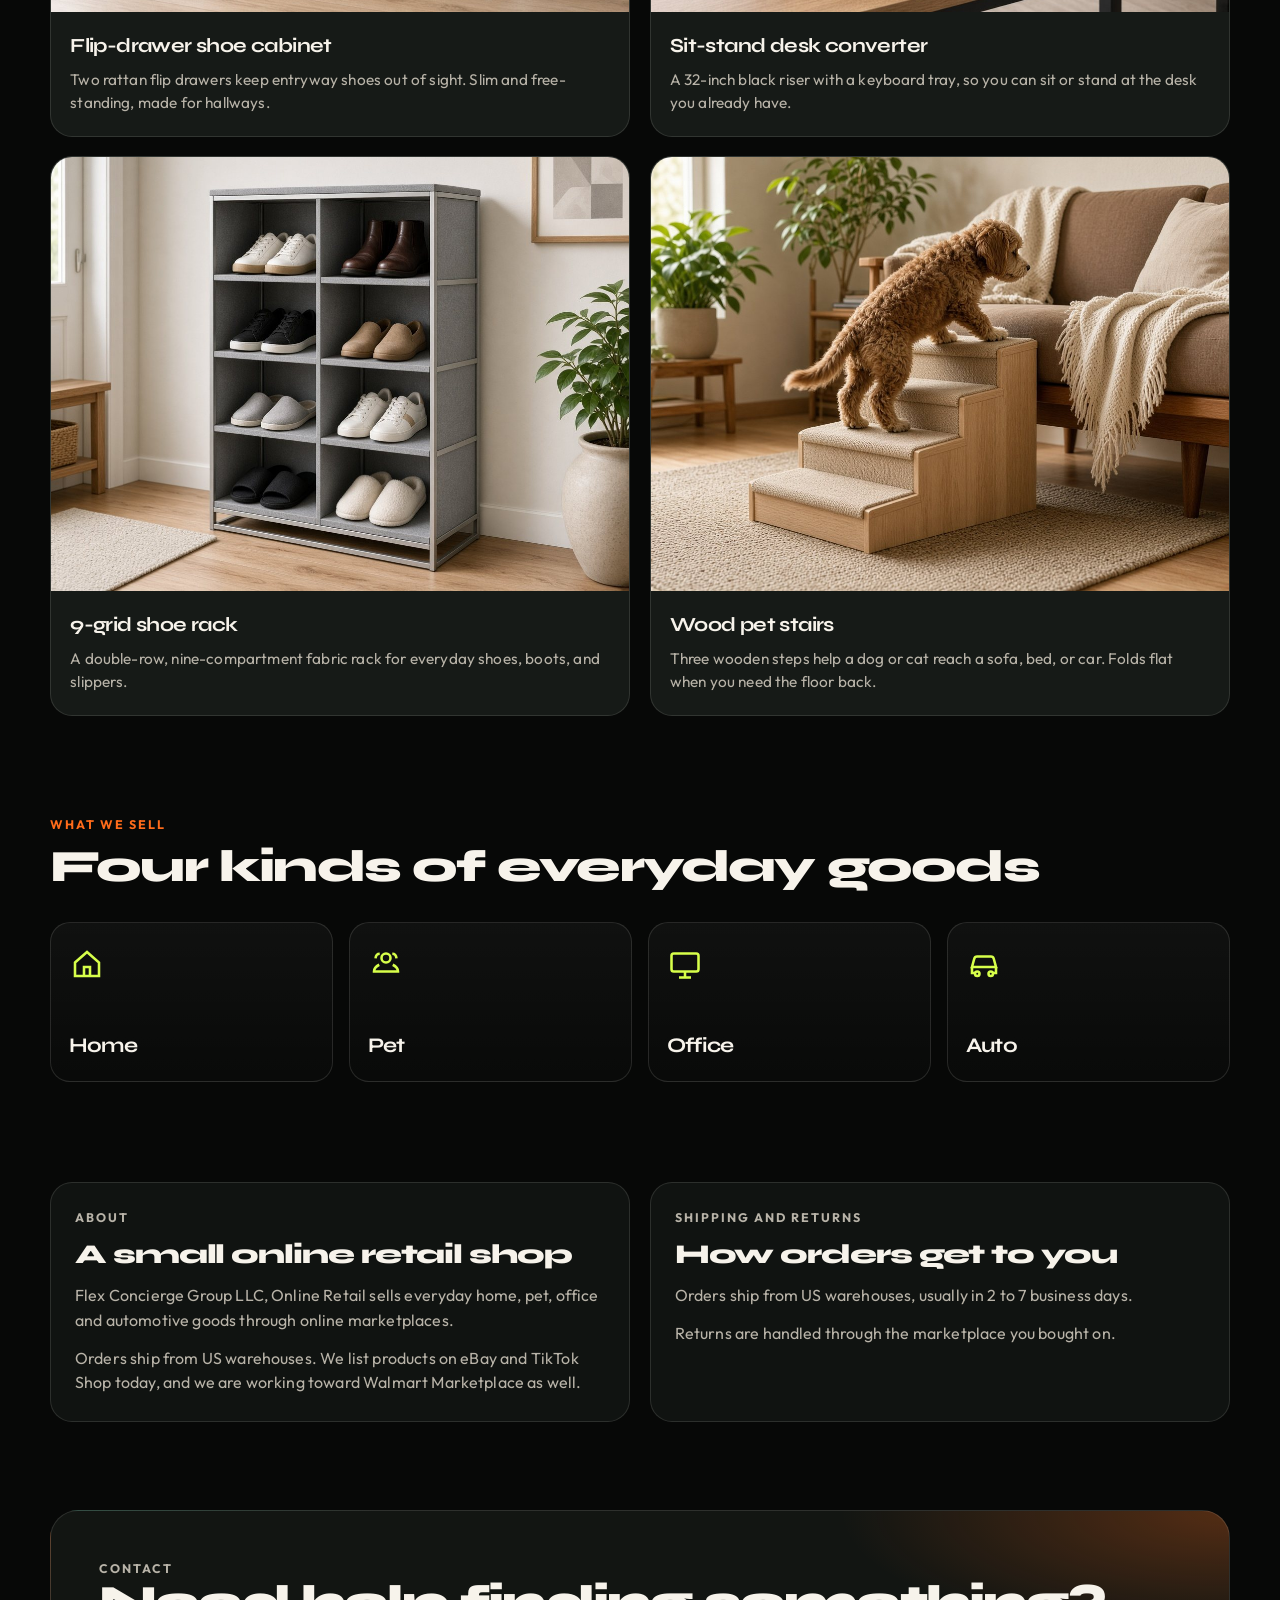
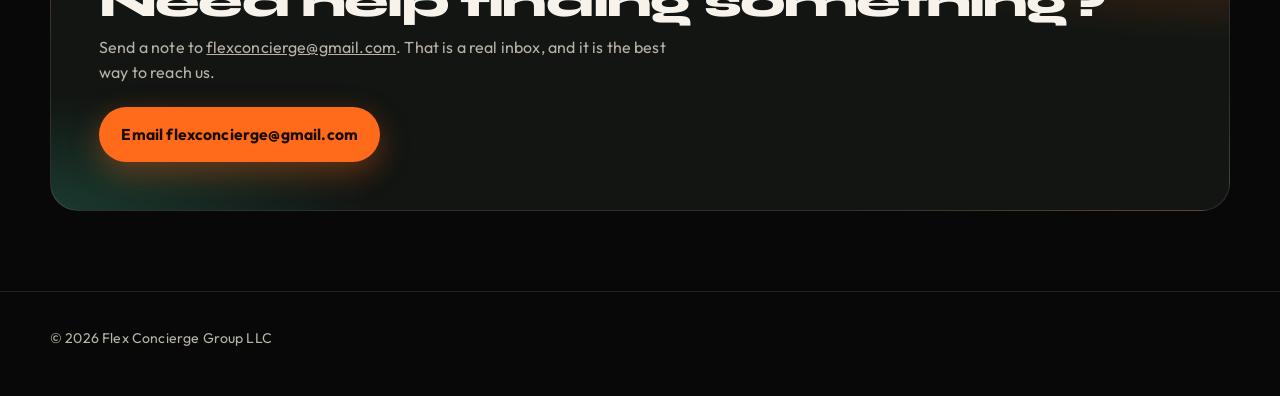
==== commit 2566dcf9: "Restore hero headline wrapping so the featured photo stays fully in frame" ====
--- a/online-retail/index.html
+++ b/online-retail/index.html
@@ -181,7 +181,6 @@
       background: var(--lime);
     }
 
-    .nowrap { white-space: nowrap; }
     h1 {
       font-family: Syne, Outfit, sans-serif;
       font-weight: 800;
@@ -554,7 +553,7 @@
       <div class="wrap hero-grid">
         <div>
           <p class="eyebrow">Flex Concierge Group LLC</p>
-          <h1>Home, pet and office upgrades, shipped fast from <span class="nowrap">US warehouses</span></h1>
+          <h1>Home, pet and office upgrades, shipped fast from US warehouses</h1>
           <p class="lede">Everyday goods for the house, the office, the car, and the pets you live with. We sell on eBay and TikTok Shop, with Walmart Marketplace planned for the future.</p>
           <div class="cta-row">
             <a class="btn btn-primary" href="#products">See the lineup</a>
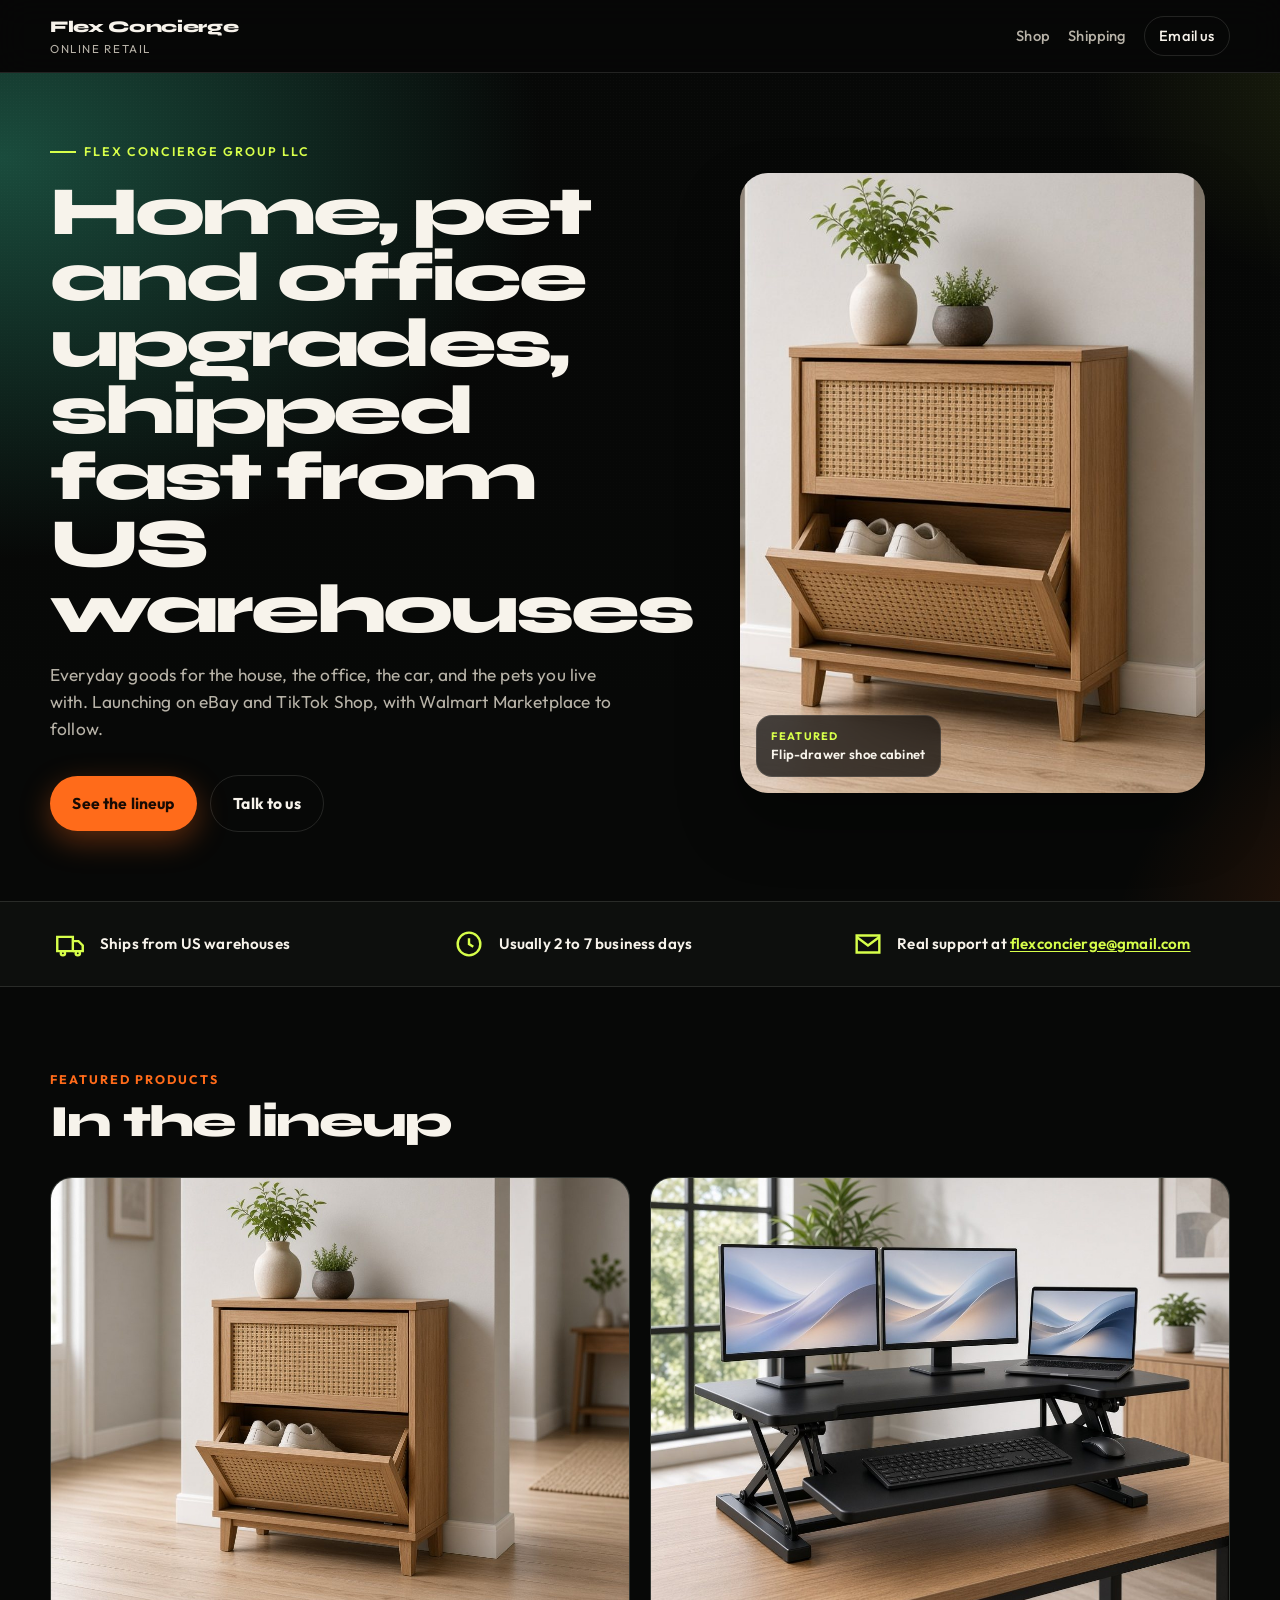
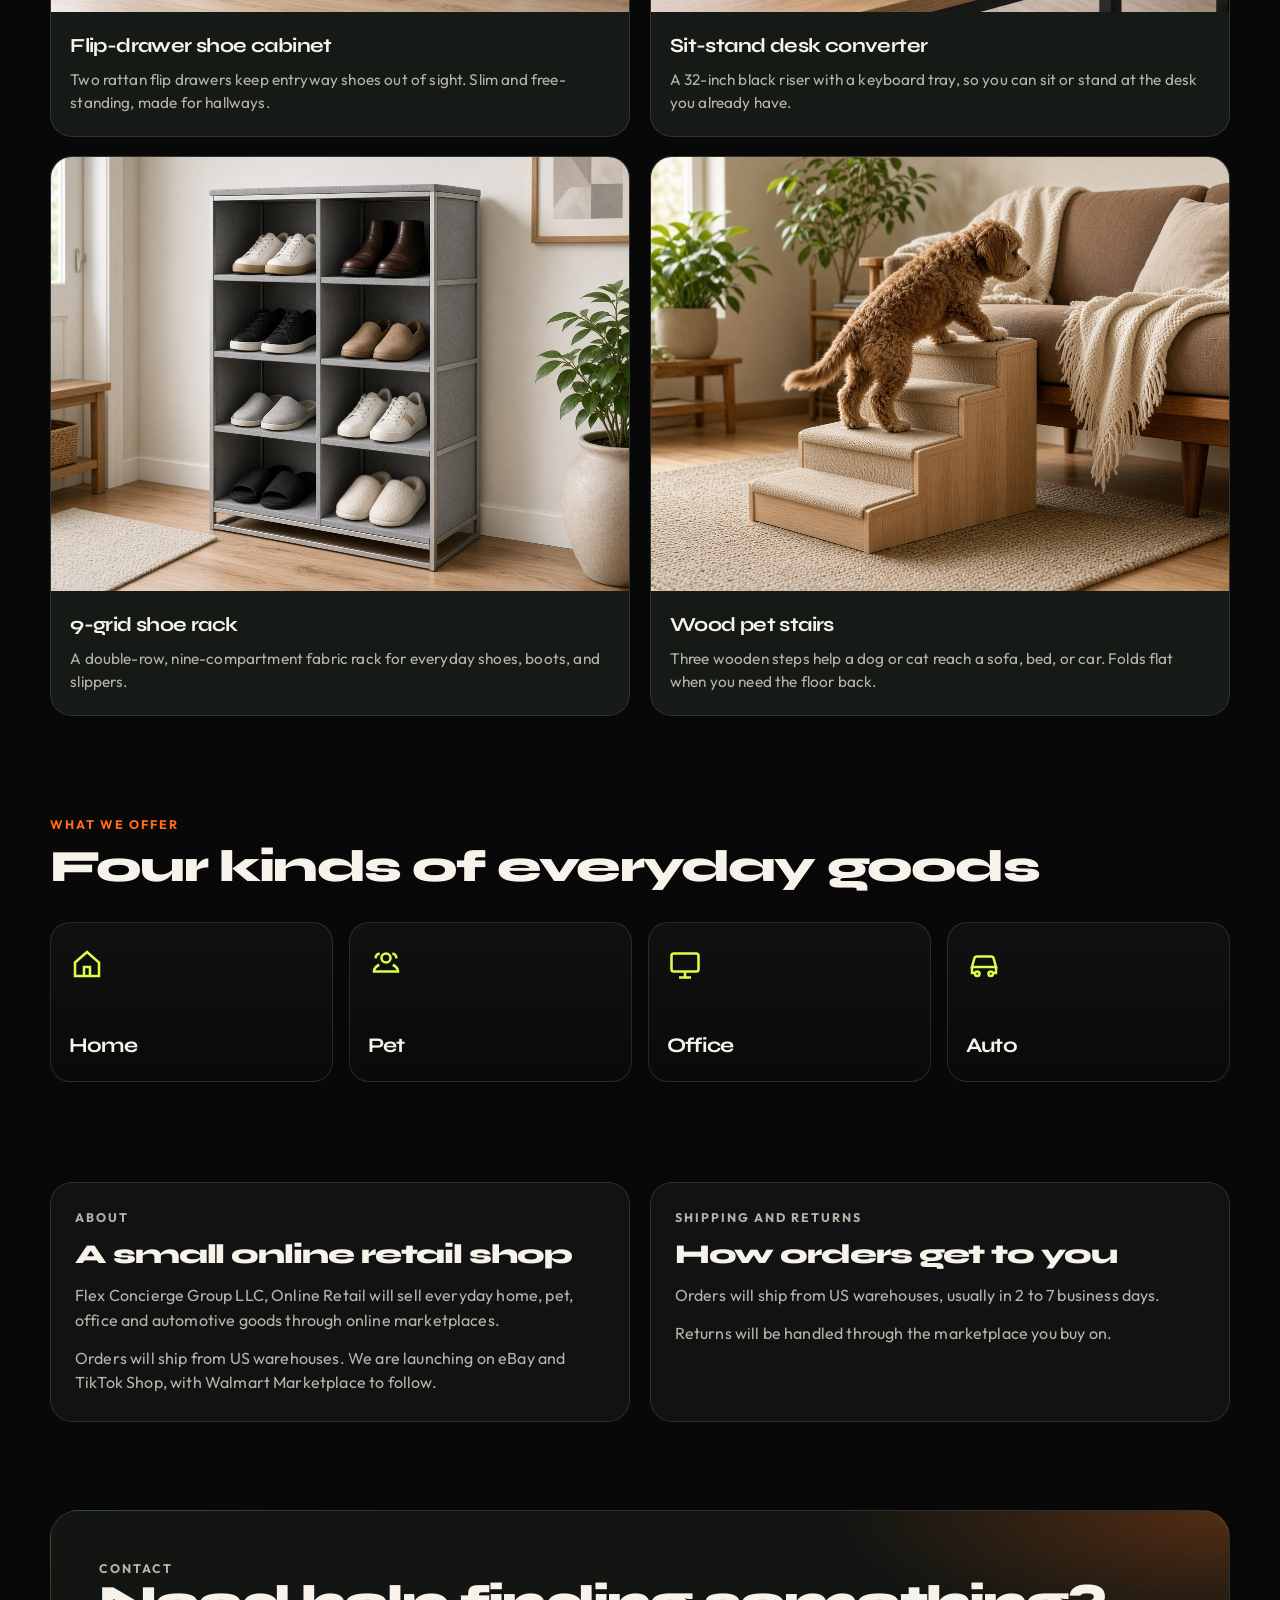
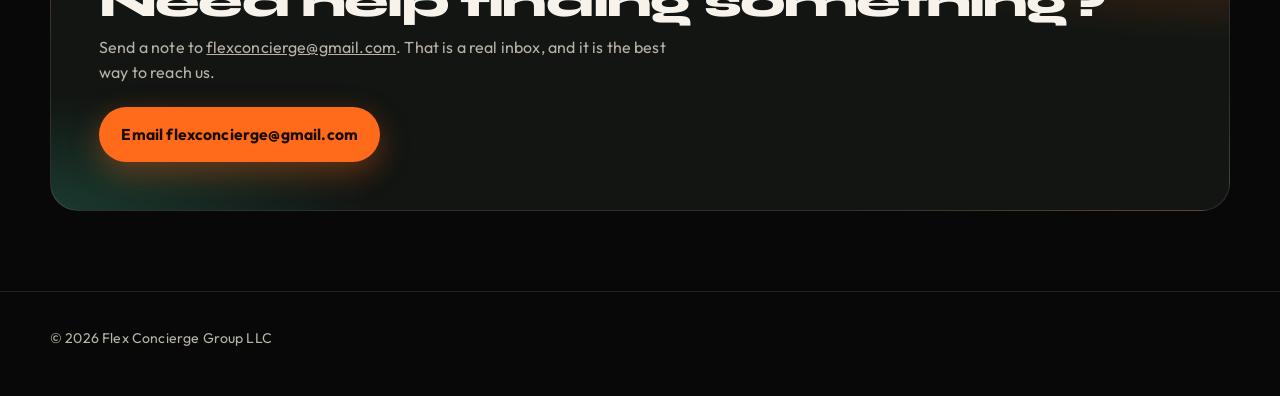
==== commit 4e0c2363: "Soften copy so the site does not claim stores are already live" ====
--- a/online-retail/index.html
+++ b/online-retail/index.html
@@ -554,7 +554,7 @@
         <div>
           <p class="eyebrow">Flex Concierge Group LLC</p>
           <h1>Home, pet and office upgrades, shipped fast from US warehouses</h1>
-          <p class="lede">Everyday goods for the house, the office, the car, and the pets you live with. We sell on eBay and TikTok Shop, with Walmart Marketplace planned for the future.</p>
+          <p class="lede">Everyday goods for the house, the office, the car, and the pets you live with. Launching on eBay and TikTok Shop, with Walmart Marketplace to follow.</p>
           <div class="cta-row">
             <a class="btn btn-primary" href="#products">See the lineup</a>
             <a class="btn btn-secondary" href="mailto:flexconcierge@gmail.com">Talk to us</a>
@@ -587,7 +587,7 @@
     <section class="block" id="products">
       <div class="wrap">
         <p class="section-kicker">Featured products</p>
-        <h2>In the lineup now</h2>
+        <h2>In the lineup</h2>
         <div class="products">
           <a class="card" href="mailto:flexconcierge@gmail.com?subject=Flip-drawer%20shoe%20cabinet">
             <div class="card-media">
@@ -631,7 +631,7 @@
 
     <section class="block" id="categories">
       <div class="wrap">
-        <p class="section-kicker">What we sell</p>
+        <p class="section-kicker">What we offer</p>
         <h2>Four kinds of everyday goods</h2>
         <div class="cats">
           <div class="cat">
@@ -659,14 +659,14 @@
         <div class="panel">
           <p class="section-kicker">About</p>
           <h2>A small online retail shop</h2>
-          <p>Flex Concierge Group LLC, Online Retail sells everyday home, pet, office and automotive goods through online marketplaces.</p>
-          <p>Orders ship from US warehouses. We list products on eBay and TikTok Shop today, and we are working toward Walmart Marketplace as well.</p>
+          <p>Flex Concierge Group LLC, Online Retail will sell everyday home, pet, office and automotive goods through online marketplaces.</p>
+          <p>Orders will ship from US warehouses. We are launching on eBay and TikTok Shop, with Walmart Marketplace to follow.</p>
         </div>
         <div class="panel">
           <p class="section-kicker">Shipping and returns</p>
           <h2>How orders get to you</h2>
-          <p>Orders ship from US warehouses, usually in 2 to 7 business days.</p>
-          <p>Returns are handled through the marketplace you bought on.</p>
+          <p>Orders will ship from US warehouses, usually in 2 to 7 business days.</p>
+          <p>Returns will be handled through the marketplace you buy on.</p>
         </div>
       </div>
     </section>
